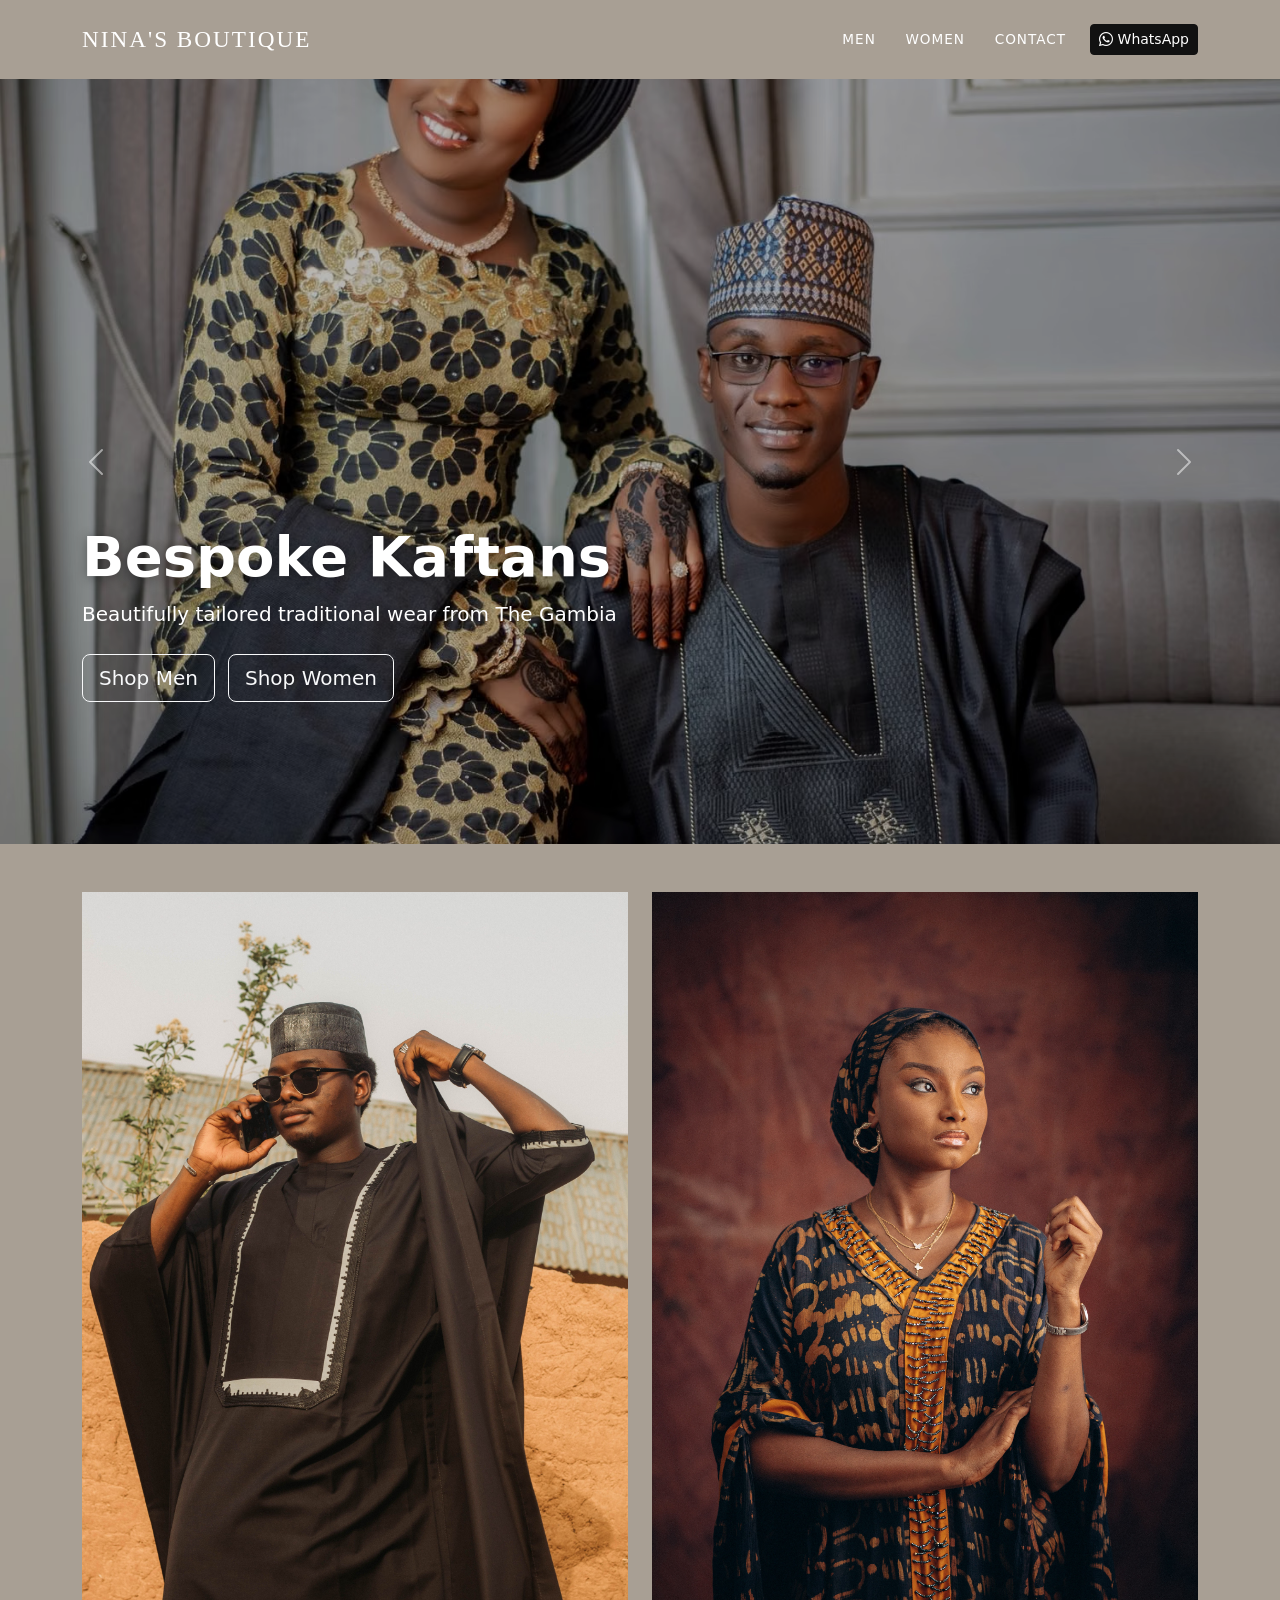
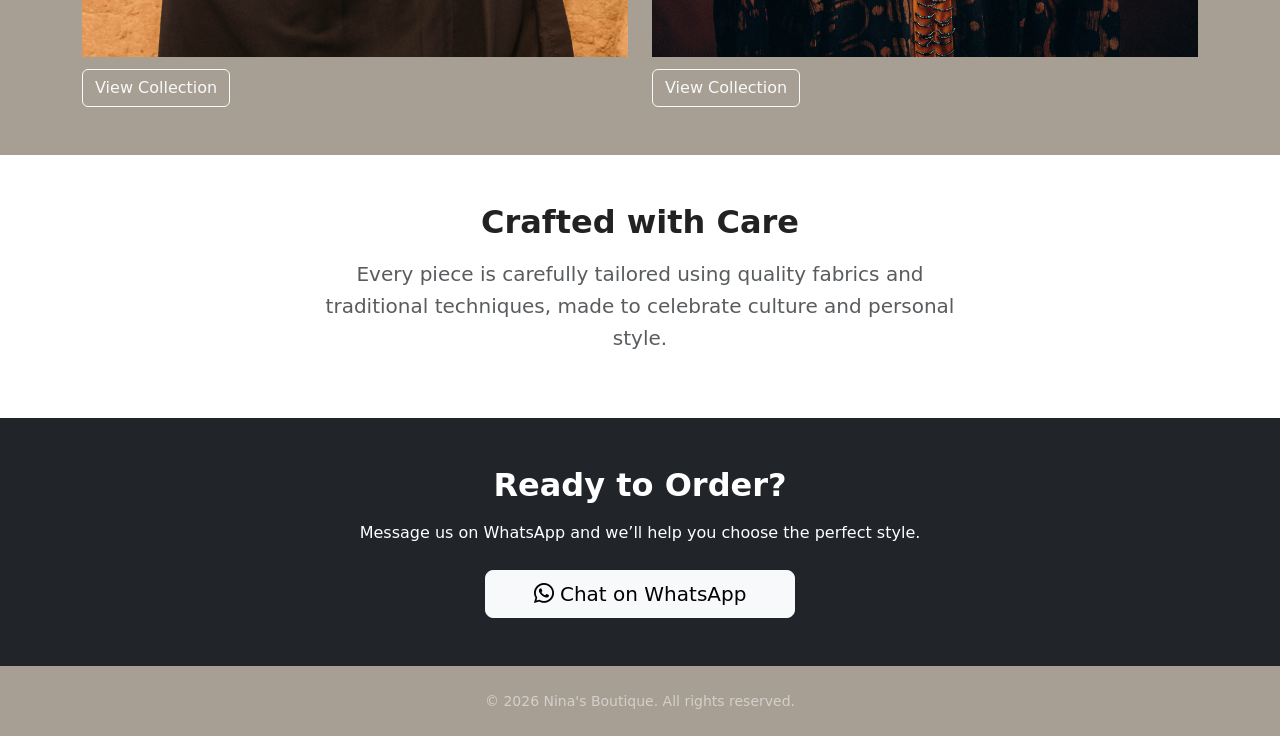
==== index.html @ 1fe92a51 "Update index.html" ====
<!DOCTYPE html>
<html lang="en">
<head>
  <meta charset="UTF-8">
  <meta name="viewport" content="width=device-width, initial-scale=1.0">
  <title>Nina's Boutique | Traditional Kaftans</title>
  <link href="https://cdn.jsdelivr.net/npm/bootstrap@5.3.3/dist/css/bootstrap.min.css" rel="stylesheet">
  <link rel="stylesheet" href="https://cdn.jsdelivr.net/npm/bootstrap-icons@1.11.3/font/bootstrap-icons.min.css">
  <link rel="stylesheet" href="style.css">
</head>
<body>

  <nav class="navbar navbar-expand-lg sticky-top">
    <div class="container">
      <a class="navbar-brand" href="index.html">Nina's Boutique</a>
      <button class="navbar-toggler text-white" type="button" data-bs-toggle="collapse" data-bs-target="#navbarNav" aria-label="Menu">
        ☰
      </button>
      <div class="collapse navbar-collapse" id="navbarNav">
        <ul class="navbar-nav ms-auto align-items-lg-center">
          <li class="nav-item"><a class="nav-link" href="men.html">Men</a></li>
          <li class="nav-item"><a class="nav-link" href="women.html">Women</a></li>
          <li class="nav-item"><a class="nav-link" href="contact.html">Contact</a></li>
          <li class="nav-item ms-lg-3">
            <a href="https://wa.me/2203699539" target="_blank" class="btn btn-dark btn-sm">
              <i class="bi bi-whatsapp"></i> WhatsApp
            </a>
          </li>
        </ul>
      </div>
    </div>
  </nav>

  <div id="heroCarousel" class="carousel slide carousel-fade" data-bs-ride="carousel">
    <div class="carousel-inner">



      <div class="carousel-item active">
        <img src="images/pexels-photo-33344543.avif" class="d-block w-100 hero-img" alt="Bespoke Kaftans">
        <div class="carousel-caption text-start">
          <div class="container">
            <h1 class="display-4 fw-bold">Bespoke Kaftans</h1>
            <p class="lead mb-4">Beautifully tailored traditional wear from The Gambia</p>
            <a href="men.html" class="btn btn-outline-light btn-lg me-2">Shop Men</a>
            <a href="women.html" class="btn btn-outline-light btn-lg">Shop Women</a>
          </div>
        </div>
      </div>

      <div class="carousel-item">
        <img src="images/pexels-planeteelevene-31485660.jpg" class="d-block w-100 hero-img" alt="For Men">
        <div class="carousel-caption text-start">
          <div class="container">
            <h1 class="display-4 fw-bold">For Men</h1>
            <p class="lead mb-4">Classic and modern kaftans tailored to perfection</p>
            <a href="men.html" class="btn btn-dark btn-lg">View Men’s Collection</a>
          </div>
        </div>
      </div>

      <div class="carousel-item">
        <img src="images/pexels-taiyesalawu-36550418.jpg" class="d-block w-100 hero-img" alt="For Women">
        <div class="carousel-caption text-start">
          <div class="container">
            <h1 class="display-4 fw-bold">For Women</h1>
            <p class="lead mb-4">Elegant traditional styles made just for you</p>
            <a href="women.html" class="btn btn-dark btn-lg">View Women’s Collection</a>
          </div>
        </div>
      </div>

      <div class="carousel-item">
        <img src="images/il_800x800.6125091984_jcxq.webp" class="d-block w-100 hero-img" alt="For Men">
        <div class="carousel-caption text-start">
          <div class="container">
            <h1 class="display-4 fw-bold">For Men</h1>
            <p class="lead mb-4">Classic and modern kaftans tailored to perfection</p>
            <a href="men.html" class="btn btn-dark btn-lg">View Men’s Collection</a>
          </div>
        </div>
      </div>

      <div class="carousel-item">
        <img src="images/pexels-alpha-paul-696966661-19834982.jpg" class="d-block w-100 hero-img" alt="For Women">
        <div class="carousel-caption text-start">
          <div class="container">
            <h1 class="display-4 fw-bold">For Women</h1>
            <p class="lead mb-4">Elegant traditional styles made just for you</p>
            <a href="women.html" class="btn btn-dark btn-lg">View Women’s Collection</a>
          </div>
        </div>
      </div>

      <div class="carousel-item">
        <img src="images/pexels-kwame-fosu-2159790953-36348817.jpg" class="d-block w-100 hero-img" alt="For Men">
        <div class="carousel-caption text-start">
          <div class="container">
            <h1 class="display-4 fw-bold">For Men</h1>
            <p class="lead mb-4">Classic and modern kaftans tailored to perfection</p>
            <a href="men.html" class="btn btn-dark btn-lg">View Men’s Collection</a>
          </div>
        </div>
      </div>

      <div class="carousel-item">
        <img src="images/pexels-rdne-7249760.jpg" class="d-block w-100 hero-img" alt="For Women">
        <div class="carousel-caption text-start">
          <div class="container">
            <h1 class="display-4 fw-bold">For Women</h1>
            <p class="lead mb-4">Elegant traditional styles made just for you</p>
            <a href="women.html" class="btn btn-dark btn-lg">View Women’s Collection</a>
          </div>
        </div>
      </div>

    </div>

    <button class="carousel-control-prev" type="button" data-bs-target="#heroCarousel" data-bs-slide="prev">
      <span class="carousel-control-prev-icon"></span>
    </button>
    <button class="carousel-control-next" type="button" data-bs-target="#heroCarousel" data-bs-slide="next">
      <span class="carousel-control-next-icon"></span>
    </button>
  </div>

  <section class="py-5">
    <div class="container">
      <div class="row g-4">
        <div class="col-md-6">
          <div class="category-card">
            <img src="images/pexels-khalifa-yahaya-650488521-36029407.jpg" alt="Men">
            <a href="men.html" class="btn btn-outline-light">View Collection</a>
          </div>
        </div>
        <div class="col-md-6">
          <div class="category-card">
            <img src="images/pexels-md-photography-2150970498-33363225.jpg" alt="Women">
            <a href="women.html" class="btn btn-outline-light">View Collection</a>
          </div>
        </div>
      </div>
    </div>
  </section>

  <section class="py-5 bg-white">
    <div class="container text-center">
      <div class="row justify-content-center">
        <div class="col-lg-7">
          <h2 class="fw-bold mb-3">Crafted with Care</h2>
          <p class="text-muted lead">
            Every piece is carefully tailored using quality fabrics and traditional techniques,
            made to celebrate culture and personal style.
          </p>
        </div>
      </div>
    </div>
  </section>

  <section class="py-5 bg-dark text-white text-center">
    <div class="container">
      <h2 class="fw-bold mb-3">Ready to Order?</h2>
      <p class="mb-4">Message us on WhatsApp and we’ll help you choose the perfect style.</p>
      <a href="https://wa.me/2203699539" target="_blank" class="btn btn-light btn-lg px-5">
        <i class="bi bi-whatsapp"></i> Chat on WhatsApp
      </a>
    </div>
  </section>

  <footer class="py-4 text-center text-white-50 small">
    <div class="container">&copy; 2026 Nina's Boutique. All rights reserved.</div>
  </footer>

  <script src="https://cdn.jsdelivr.net/npm/bootstrap@5.3.3/dist/js/bootstrap.bundle.min.js"></script>
</body>
</html>
---- style.css ----
*,
*::before,
*::after {
  box-sizing: border-box;
}

html {
  -webkit-text-size-adjust: 100%;
}

body {
  margin: 0;
  overflow-x: hidden;
  background-color: #a89f94;
  color: #222;
  font-family: system-ui, -apple-system, "Segoe UI", Roboto, sans-serif;
  line-height: 1.6;
}

img {
  max-width: 100%;
  height: auto;
  display: block;
}

.navbar {
  background-color: #a89f94;
  padding-top: 1rem;
  padding-bottom: 1rem;
}

.navbar-brand {
  font-family: Georgia, "Times New Roman", Times, serif;
  font-size: 1.45rem;
  font-weight: 400;
  letter-spacing: 2px;
  color: #ffffff !important;
  text-transform: uppercase;
}

.nav-link {
  color: #ffffff !important;
  font-weight: 400;
  font-size: 0.85rem;
  letter-spacing: 1px;
  text-transform: uppercase;
  margin-left: 0.85rem;
}

.nav-link:hover,
.nav-link.active {
  color: #f0e9e0 !important;
}

.navbar-toggler {
  border: 1px solid rgba(255, 255, 255, 0.8);
  padding: 0.1rem 0.5rem;
  color: #fff;
  font-size: 1.7rem;
  line-height: 1;
}

.navbar-toggler:focus {
  box-shadow: none;
}

.navbar-toggler-icon {
  display: none;
}

.hero-img {
  height: 85vh;
  width: 100%;
  object-fit: cover;
  object-position: center;
  filter: brightness(0.72);
}

.carousel-indicators {
  display: none;
}

.carousel-caption {
  bottom: 16%;
  left: 0;
  right: 0;
  text-align: left;
}

.carousel-caption h1 {
  text-shadow: 0 2px 12px rgba(0, 0, 0, 0.35);
}

.category-card {
  background: transparent;
}

.category-card img {
  width: 100%;
  height: 85vh;
  min-height: 520px;
  object-fit: cover;
  object-position: center;
}

.category-card .btn {
  display: inline-block;
  margin-top: 12px;
}

.card {
  border-radius: 0.4rem;
  overflow: hidden;
}

.card-img-top {
  height: 260px;
  width: 100%;
  object-fit: cover;
  object-position: center;
  background: #1a1a1a;
}

.btn-dark {
  background-color: #111;
  border-color: #111;
}

@media (max-width: 991.98px) {
  .navbar-collapse {
    background-color: #a89f94;
    margin-top: 0.7rem;
    padding: 0.5rem 0.75rem 1rem;
    border-radius: 8px;
  }

  .nav-link {
    margin-left: 0;
    padding: 0.75rem 0.2rem !important;
    border-bottom: 1px solid rgba(255, 255, 255, 0.2);
  }

  .navbar-nav .btn {
    margin-top: 0.75rem;
    width: 100%;
  }
}

@media (max-width: 768px) {
  .navbar-brand {
    font-size: 1.1rem;
    letter-spacing: 1.4px;
  }

  .hero-img {
    height: 70vh;
  }

  .carousel-caption {
    bottom: 10%;
  }

  .carousel-caption h1 {
    font-size: 1.8rem;
  }

  .category-card img {
    height: 70vh;
    min-height: 380px;
  }

  a.btn,
  button,
  .btn {
    min-height: 44px;
  }
}

@media (max-width: 480px) {
  .hero-img {
    height: 62vh;
  }

  .category-card img {
    height: 62vh;
    min-height: 320px;
  }
}
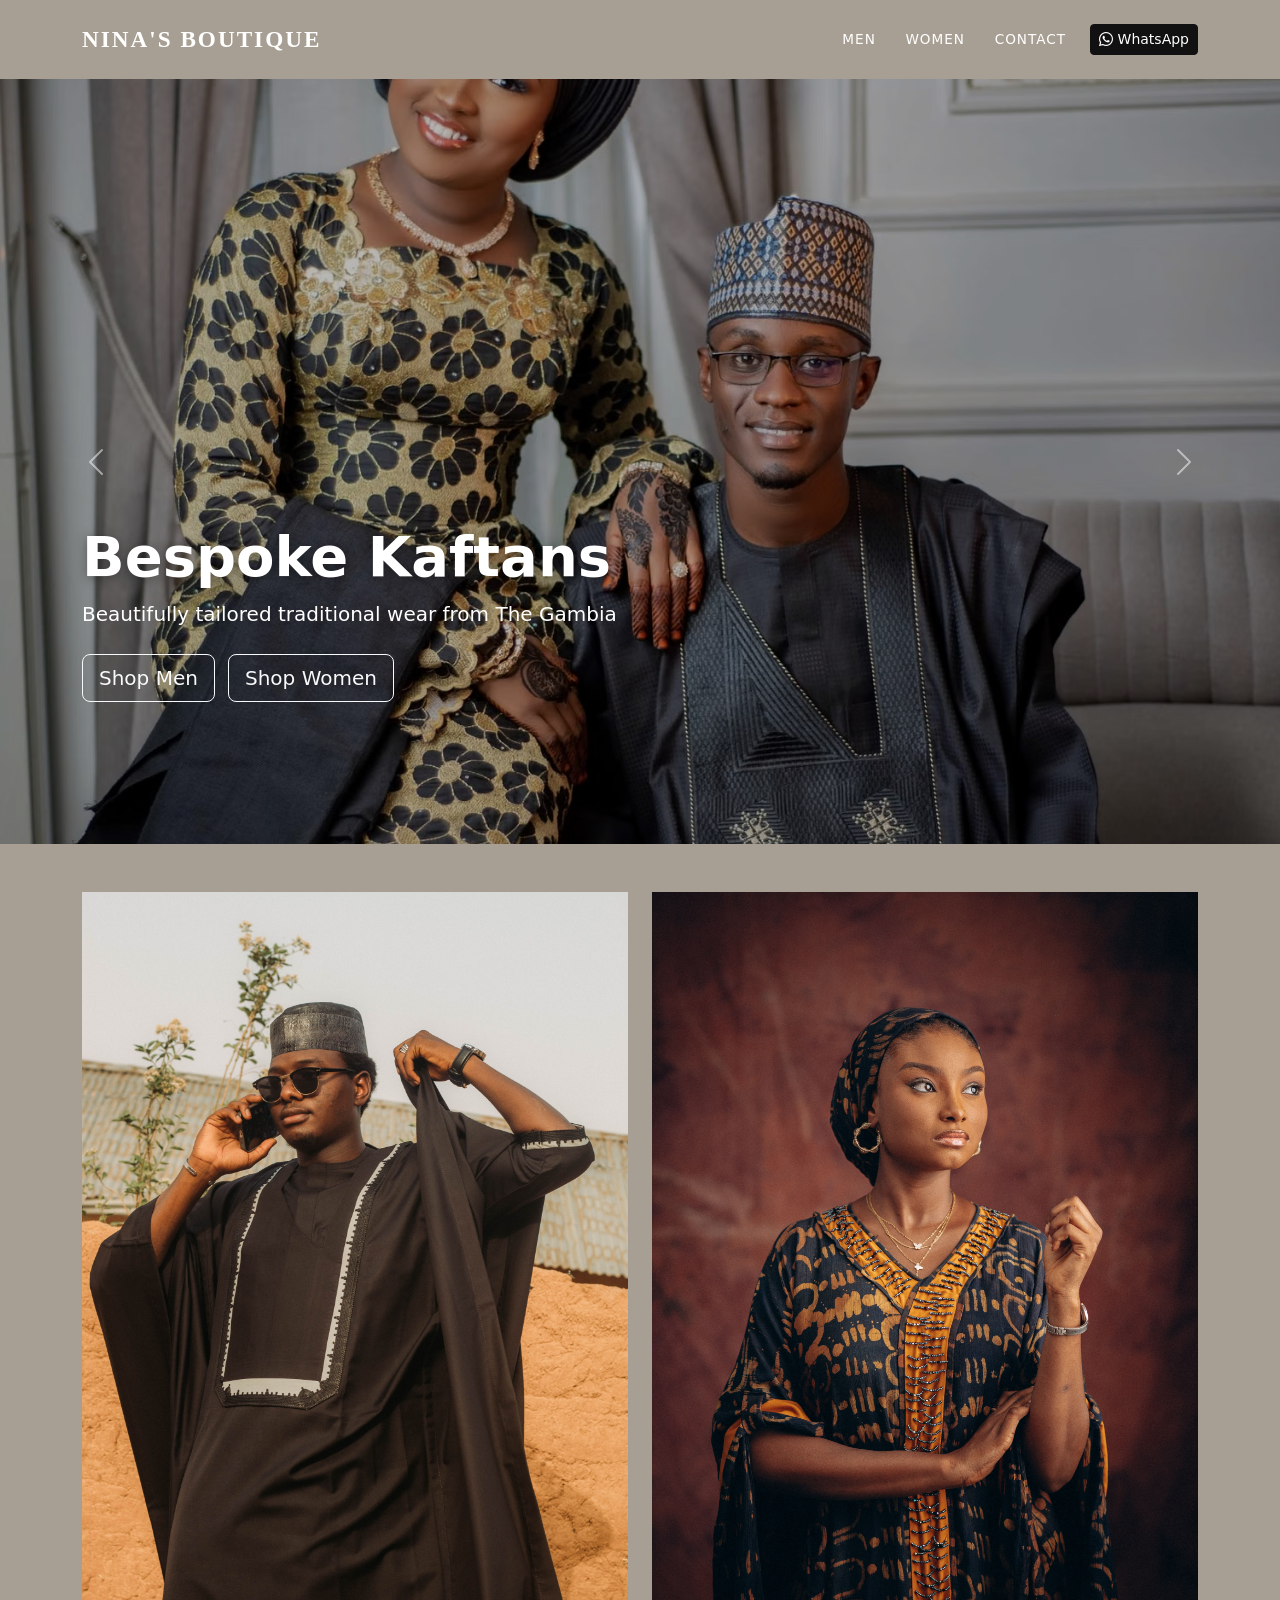
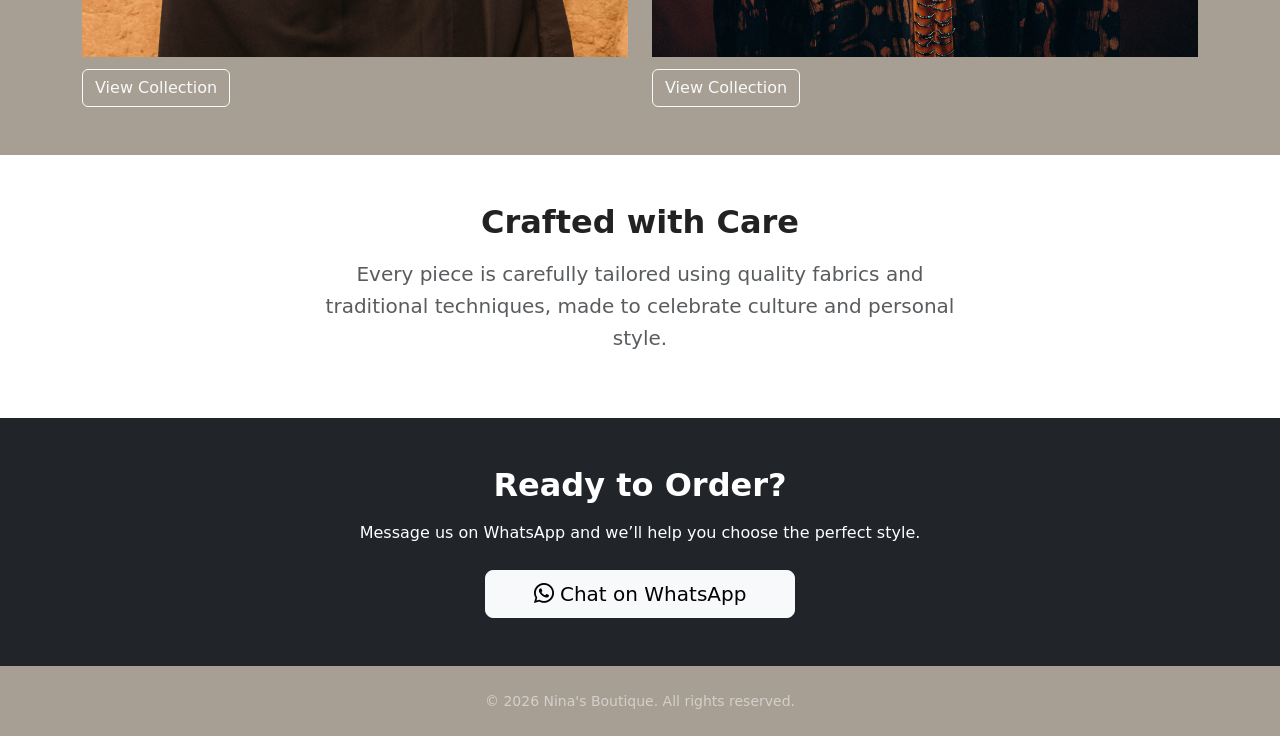
==== commit a79e56e9: "Update index.html" ====
--- a/index.html
+++ b/index.html
@@ -12,7 +12,7 @@
 
   <nav class="navbar navbar-expand-lg sticky-top">
     <div class="container">
-      <a class="navbar-brand" href="index.html">Nina's Boutique</a>
+      <a class="navbar-brand fw-bold" href="index.html">Nina's Boutique</a>
       <button class="navbar-toggler text-white" type="button" data-bs-toggle="collapse" data-bs-target="#navbarNav" aria-label="Menu">
         ☰
       </button>
--- a/style.css
+++ b/style.css
@@ -32,7 +32,7 @@
 .navbar-brand {
   font-family: Georgia, "Times New Roman", Times, serif;
   font-size: 1.45rem;
-  font-weight: 400;
+  font-weight: 700;
   letter-spacing: 2px;
   color: #ffffff !important;
   text-transform: uppercase;
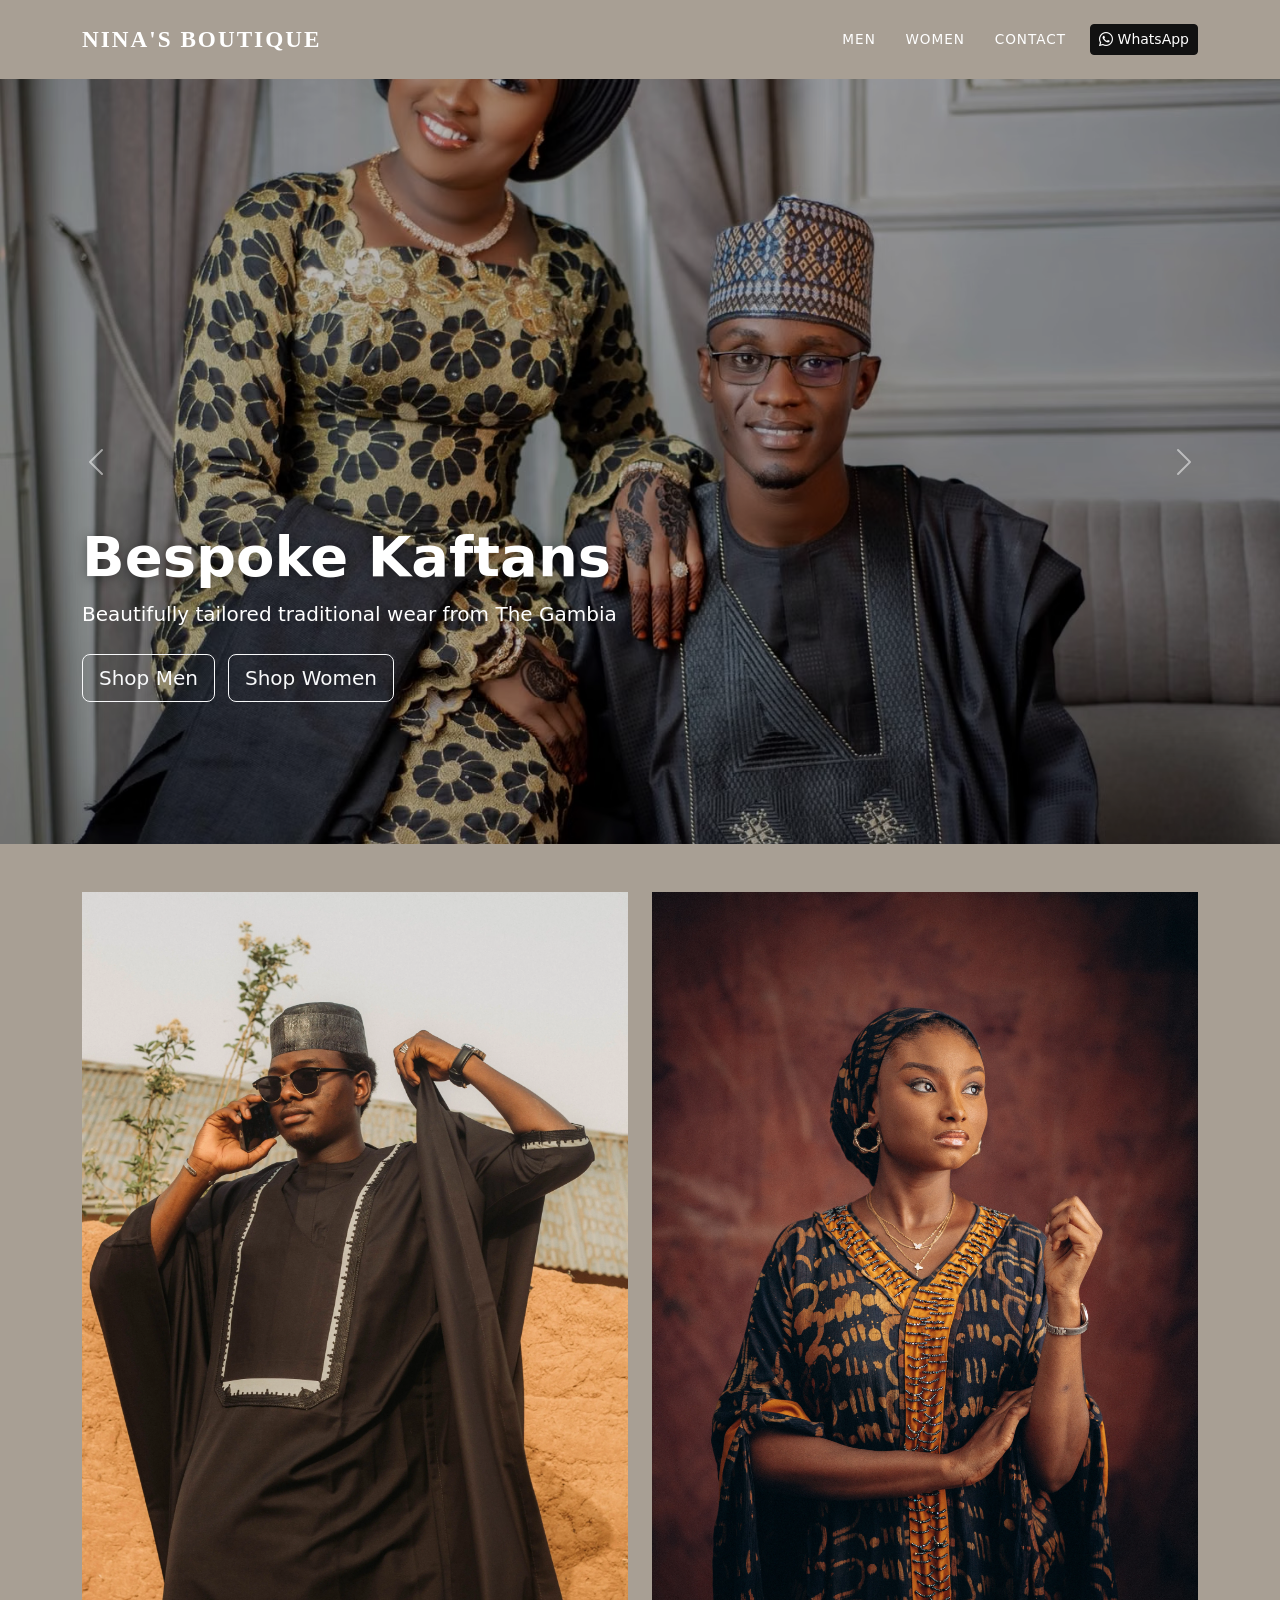
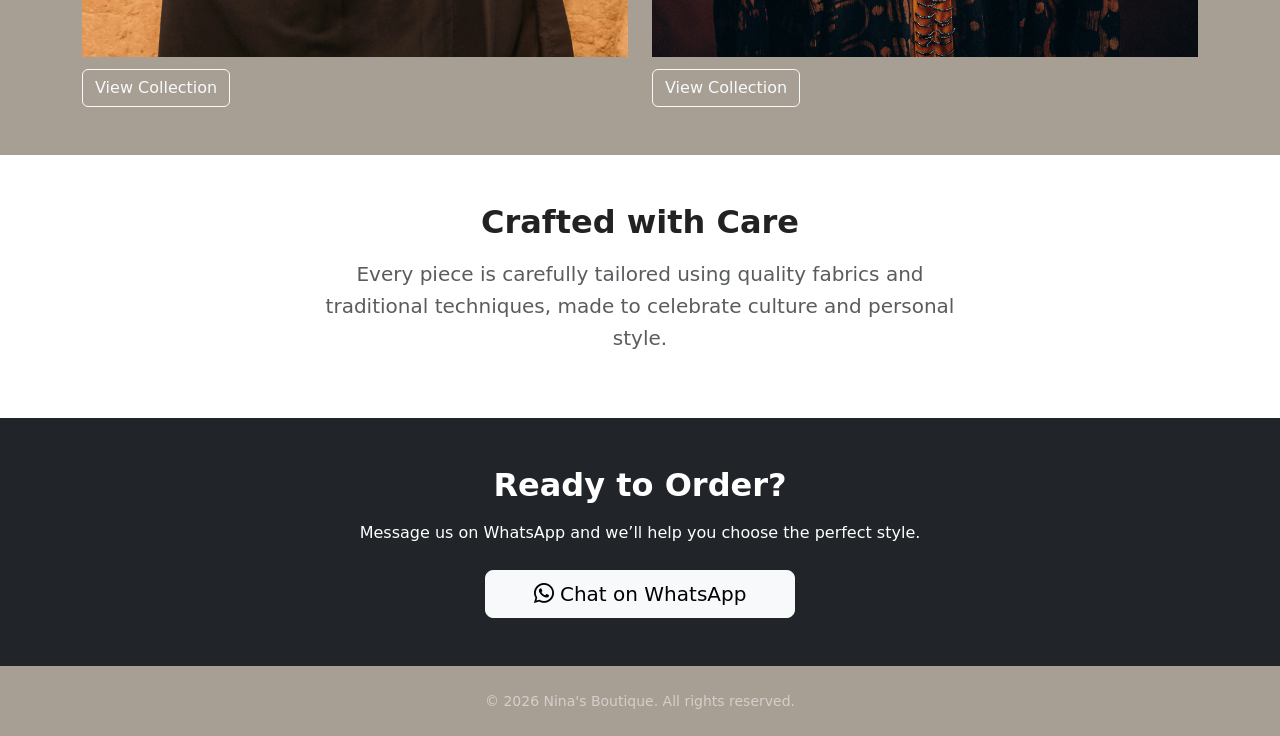
==== commit f4c8db11: "Update index.html" ====
--- a/index.html
+++ b/index.html
@@ -49,7 +49,7 @@
       </div>
 
       <div class="carousel-item">
-        <img src="images/pexels-planeteelevene-31485660.jpg" class="d-block w-100 hero-img" alt="For Men">
+        <img src="images/pexels-planeteelevene-31485660.jpg" class="d-block w-100 hero-img" alt="For Men" loading="lazy">
         <div class="carousel-caption text-start">
           <div class="container">
             <h1 class="display-4 fw-bold">For Men</h1>
@@ -60,7 +60,7 @@
       </div>
 
       <div class="carousel-item">
-        <img src="images/pexels-taiyesalawu-36550418.jpg" class="d-block w-100 hero-img" alt="For Women">
+        <img src="images/pexels-taiyesalawu-36550418.jpg" class="d-block w-100 hero-img" alt="For Women" loading=lazy">
         <div class="carousel-caption text-start">
           <div class="container">
             <h1 class="display-4 fw-bold">For Women</h1>
@@ -71,7 +71,7 @@
       </div>
 
       <div class="carousel-item">
-        <img src="images/il_800x800.6125091984_jcxq.webp" class="d-block w-100 hero-img" alt="For Men">
+        <img src="images/il_800x800.6125091984_jcxq.webp" class="d-block w-100 hero-img" alt="For Men" loading=lazy">
         <div class="carousel-caption text-start">
           <div class="container">
             <h1 class="display-4 fw-bold">For Men</h1>
@@ -82,7 +82,7 @@
       </div>
 
       <div class="carousel-item">
-        <img src="images/pexels-alpha-paul-696966661-19834982.jpg" class="d-block w-100 hero-img" alt="For Women">
+        <img src="images/pexels-alpha-paul-696966661-19834982.jpg" class="d-block w-100 hero-img" alt="For Women" loading=lazy">
         <div class="carousel-caption text-start">
           <div class="container">
             <h1 class="display-4 fw-bold">For Women</h1>
@@ -93,7 +93,7 @@
       </div>
 
       <div class="carousel-item">
-        <img src="images/pexels-kwame-fosu-2159790953-36348817.jpg" class="d-block w-100 hero-img" alt="For Men">
+        <img src="images/pexels-kwame-fosu-2159790953-36348817.jpg" class="d-block w-100 hero-img" alt="For Men" loading=lazy">
         <div class="carousel-caption text-start">
           <div class="container">
             <h1 class="display-4 fw-bold">For Men</h1>
@@ -104,7 +104,7 @@
       </div>
 
       <div class="carousel-item">
-        <img src="images/pexels-rdne-7249760.jpg" class="d-block w-100 hero-img" alt="For Women">
+        <img src="images/pexels-rdne-7249760.jpg" class="d-block w-100 hero-img" alt="For Women" loading=lazy">
         <div class="carousel-caption text-start">
           <div class="container">
             <h1 class="display-4 fw-bold">For Women</h1>
@@ -129,7 +129,7 @@
       <div class="row g-4">
         <div class="col-md-6">
           <div class="category-card">
-            <img src="images/pexels-khalifa-yahaya-650488521-36029407.jpg" alt="Men">
+            <img src="pexels-khalifa-yahaya-650488521-36029407.webp" alt="Men">
             <a href="men.html" class="btn btn-outline-light">View Collection</a>
           </div>
         </div>
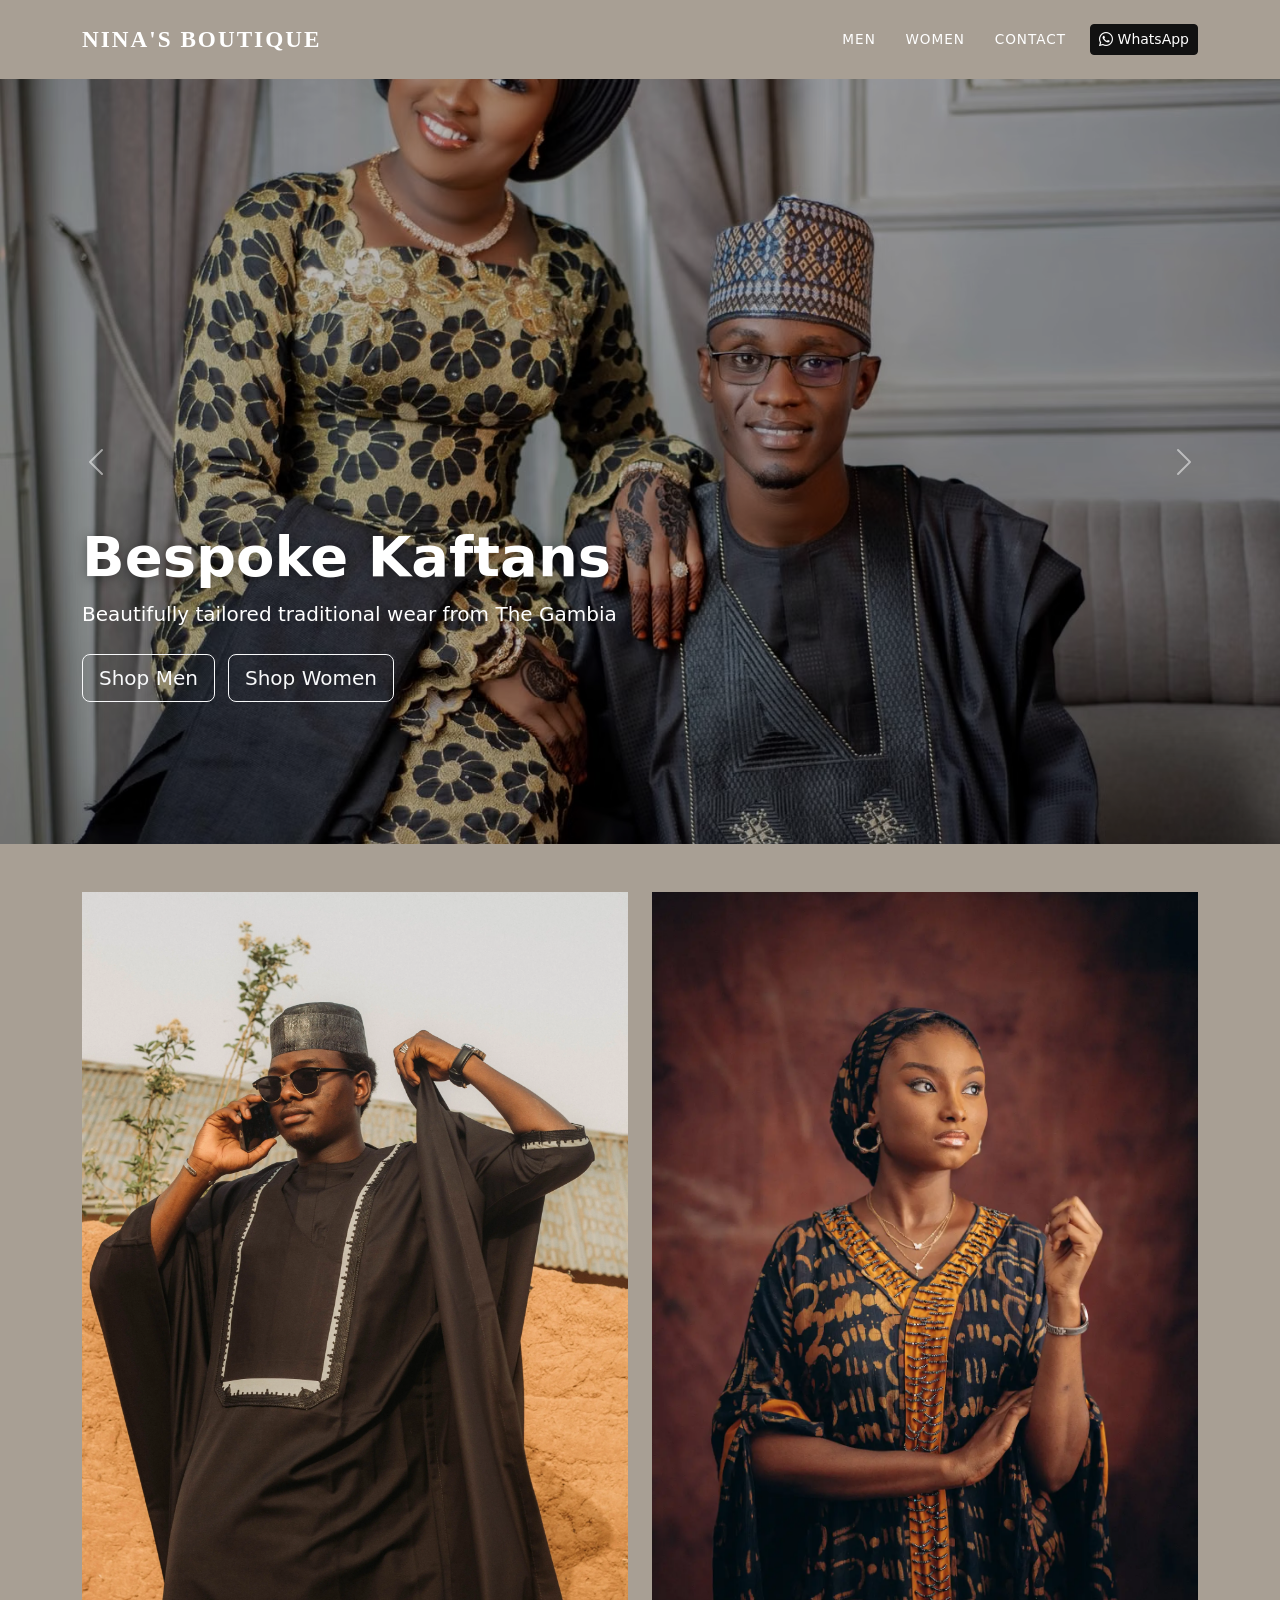
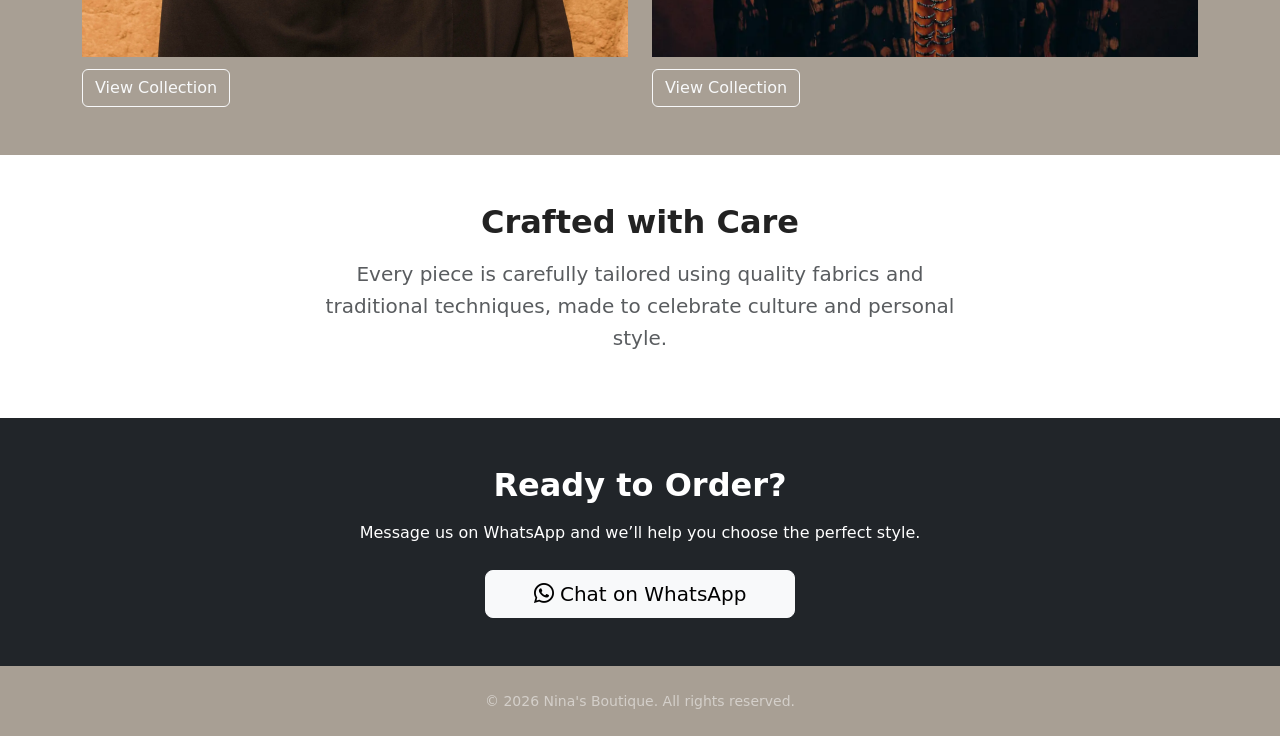
==== commit 77fe6131: "Update index.html" ====
--- a/index.html
+++ b/index.html
@@ -135,7 +135,7 @@
         </div>
         <div class="col-md-6">
           <div class="category-card">
-            <img src="images/pexels-md-photography-2150970498-33363225.jpg" alt="Women">
+            <img src="pexels-md-photography-2150970498-33363225.webp" alt="Women">
             <a href="women.html" class="btn btn-outline-light">View Collection</a>
           </div>
         </div>
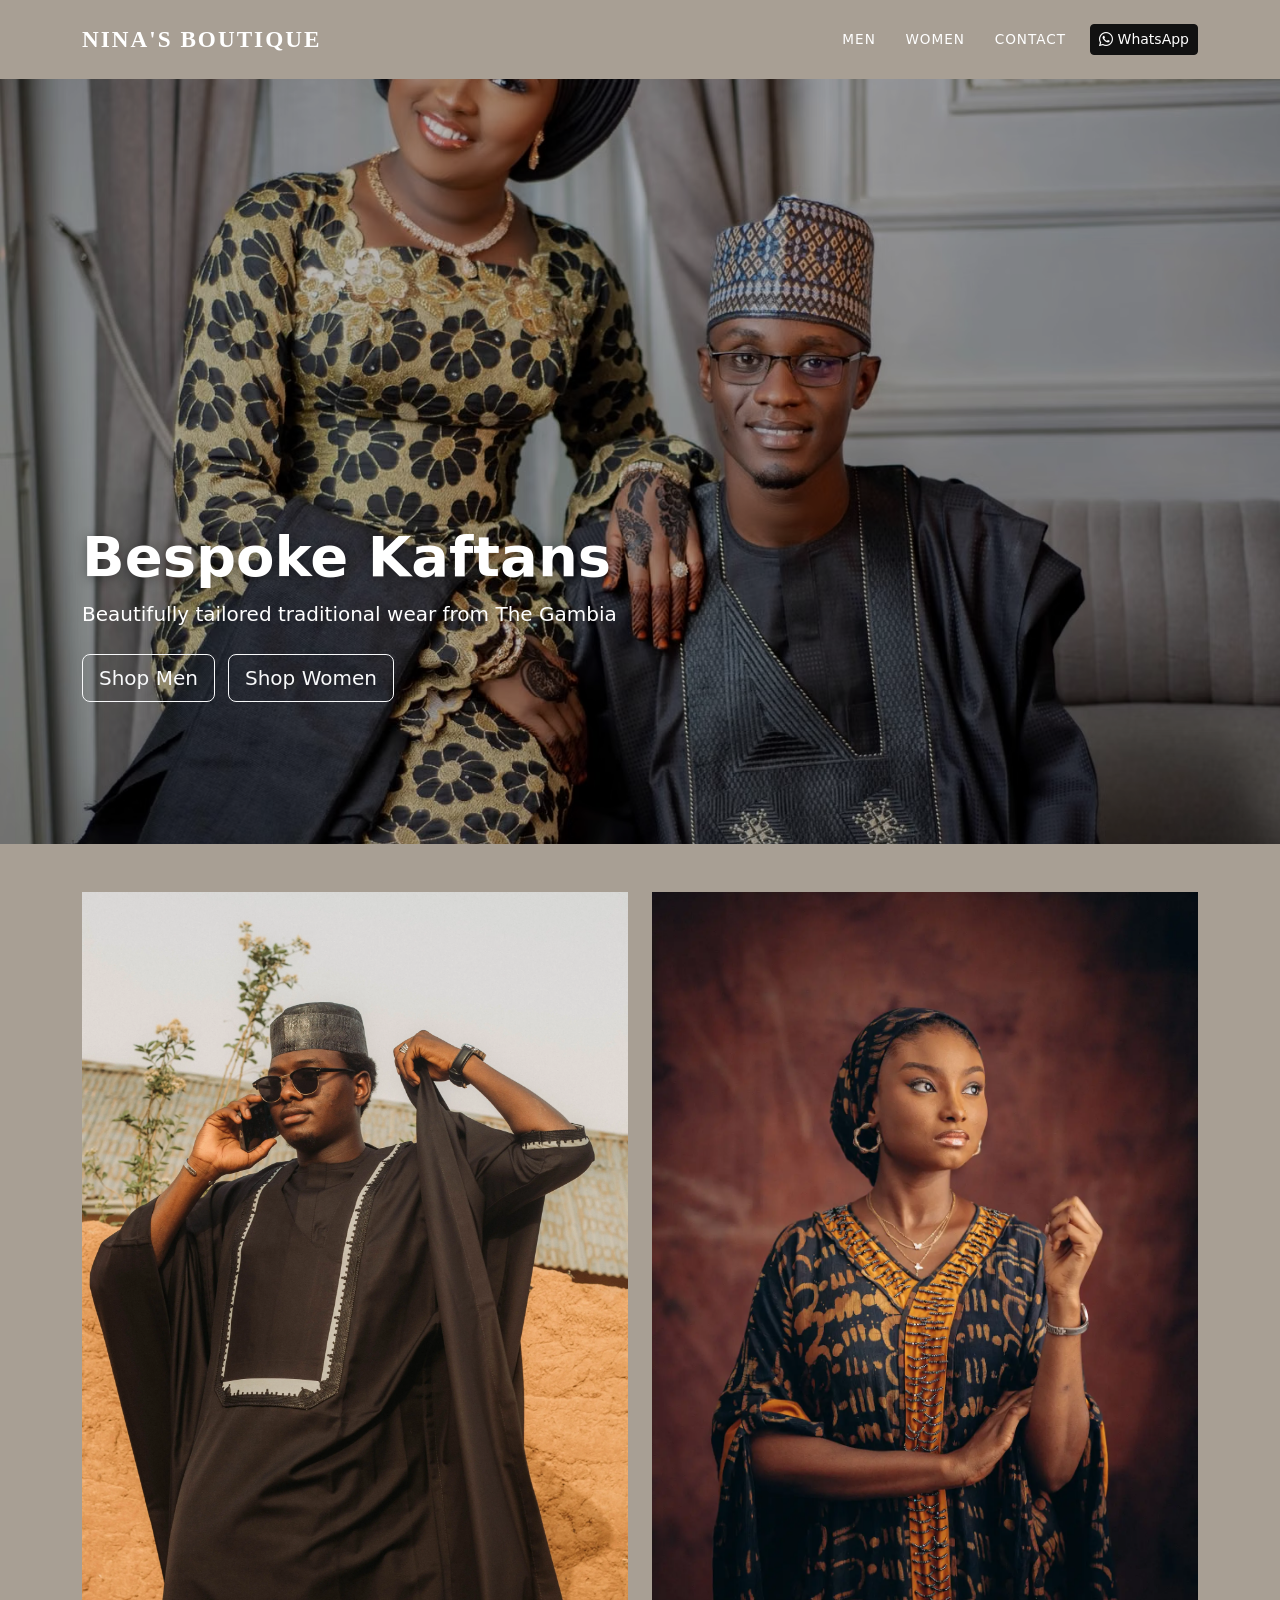
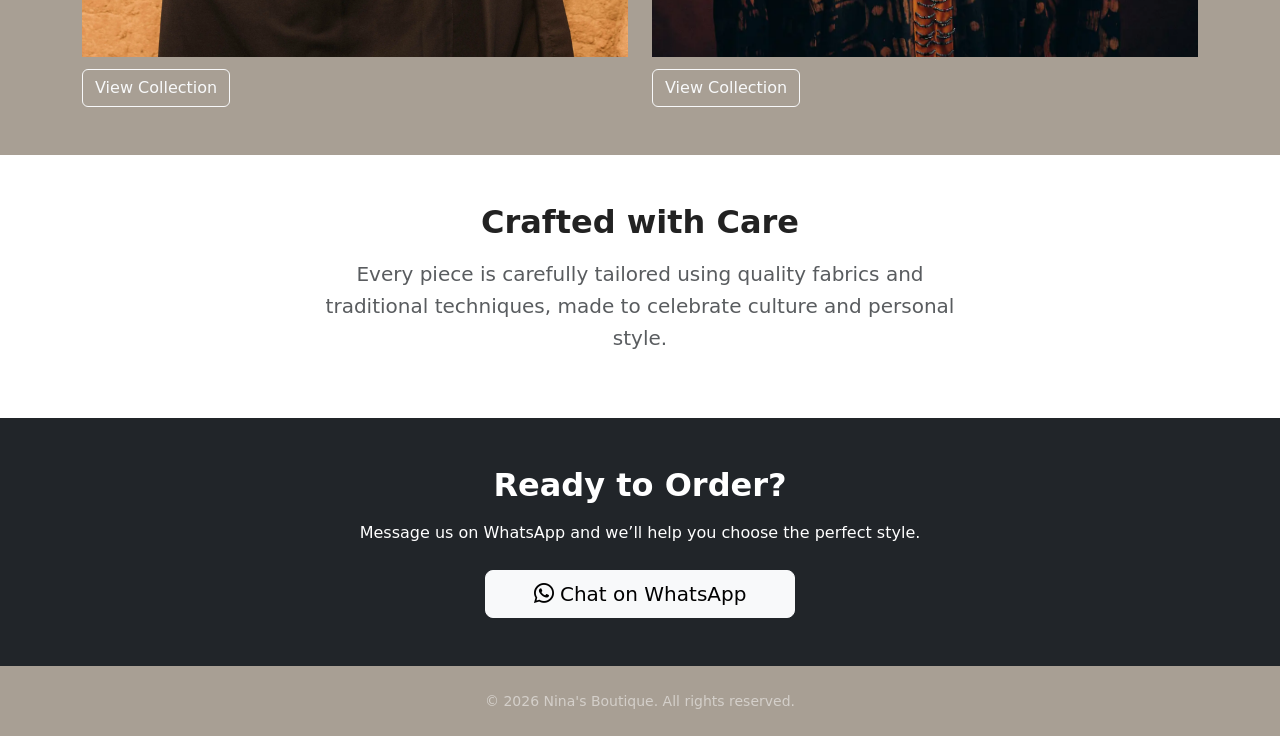
==== commit dbdc0dbd: "Fix HTML encoding issues in index.html" ====
--- a/index.html
+++ b/index.html
@@ -116,13 +116,7 @@
 
     </div>
 
-    <button class="carousel-control-prev" type="button" data-bs-target="#heroCarousel" data-bs-slide="prev">
-      <span class="carousel-control-prev-icon"></span>
-    </button>
-    <button class="carousel-control-next" type="button" data-bs-target="#heroCarousel" data-bs-slide="next">
-      <span class="carousel-control-next-icon"></span>
-    </button>
-  </div>
+    
 
   <section class="py-5">
     <div class="container">
